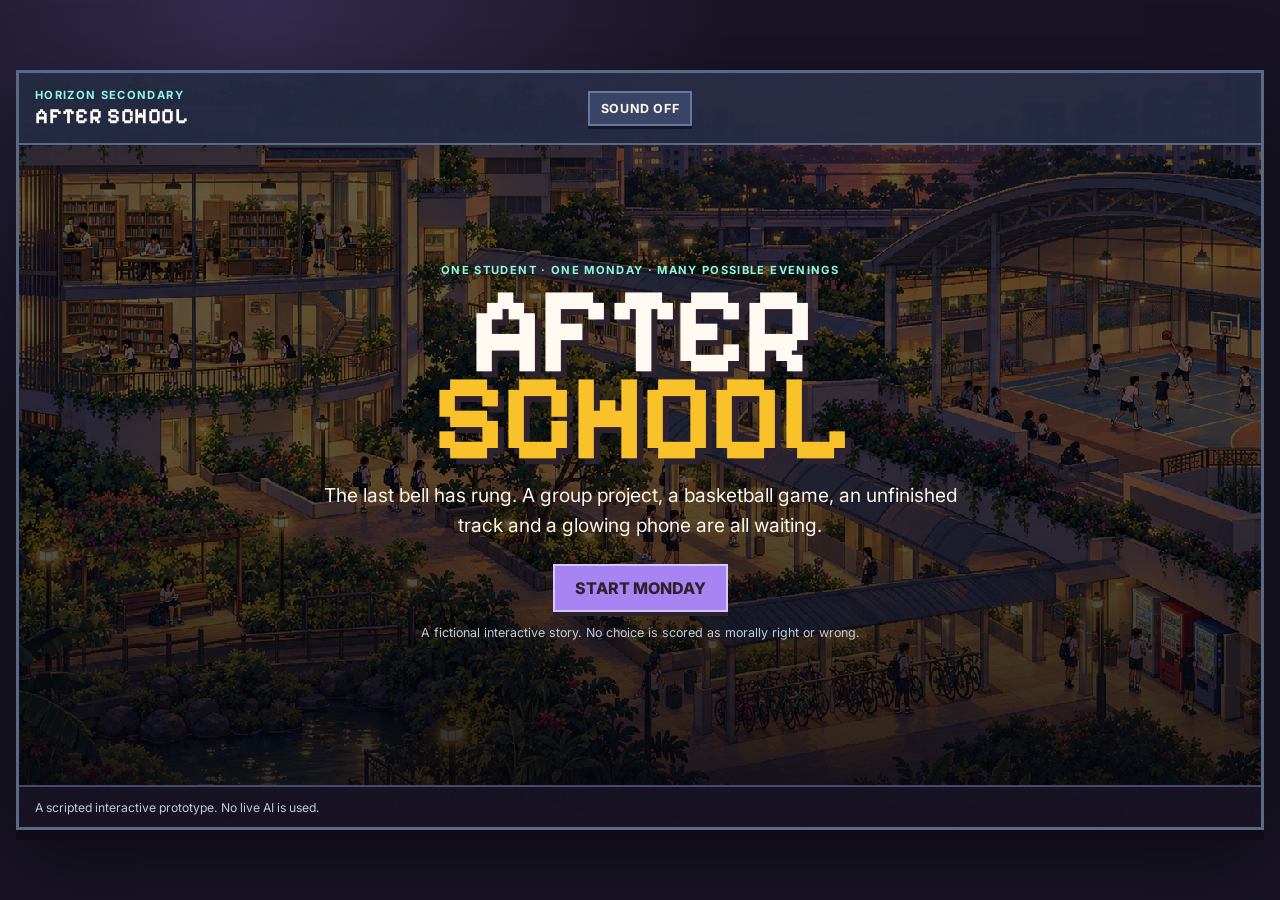
==== after-school/index.html @ 3adc3031 "Add new After School playable demo Add the new map-based interactive narrative as a separate after-s" ====
<!doctype html>
<html lang="en">
<head>
  <meta charset="utf-8">
  <meta name="viewport" content="width=device-width, initial-scale=1">
  <meta name="theme-color" content="#262b44">
  <meta name="description" content="AFTER SCHOOL — a cozy interactive story about one student, one afternoon, and the choices that fill it.">
  <title>AFTER SCHOOL</title>
  <link rel="preconnect" href="https://fonts.googleapis.com">
  <link rel="preconnect" href="https://fonts.gstatic.com" crossorigin>
  <link href="https://fonts.googleapis.com/css2?family=Inter:wght@400;500;600;700&family=Pixelify+Sans:wght@500;600;700&family=VT323&display=swap" rel="stylesheet">
  <link rel="stylesheet" href="styles.css">
</head>
<body>
  <main id="game" class="game-shell scene-title">
    <section class="game-stage" aria-live="polite">
      <div class="scene-art" aria-hidden="true"></div>

      <header class="topbar">
        <button class="brand" id="mapButton" type="button" aria-label="Return to campus map">
          <span class="micro">HORIZON SECONDARY</span>
          <strong>AFTER SCHOOL</strong>
        </button>

        <div class="time-block" id="timeBlock" hidden>
          <span>MONDAY</span>
          <strong id="clock">3:40 PM</strong>
        </div>

        <div class="top-actions">
          <button class="utility-button" id="journalButton" type="button" hidden>JOURNAL</button>
          <button class="utility-button" id="soundButton" type="button" aria-pressed="false">SOUND OFF</button>
        </div>
      </header>

      <section class="status-panel" id="statusPanel" hidden aria-label="Player status">
        <div class="status-item project"><span>PROJECT</span><div><i id="projectBar"></i></div><b id="projectValue">10</b></div>
        <div class="status-item connection"><span>CONNECTION</span><div><i id="connectionBar"></i></div><b id="connectionValue">50</b></div>
        <div class="status-item personal"><span>PERSONAL</span><div><i id="personalBar"></i></div><b id="personalValue">20</b></div>
      </section>

      <section id="screen" class="screen"></section>

      <footer class="stage-footer">
        <p id="taskLine">A scripted interactive prototype. No live AI is used.</p>
        <div id="toast" class="toast" role="status" aria-live="polite"></div>
      </footer>
    </section>
  </main>

  <dialog id="journalDialog" class="journal-dialog">
    <div class="dialog-head">
      <div><span class="micro">MONDAY'S TRACE</span><h2>Journal</h2></div>
      <button class="utility-button" id="closeJournal" type="button">CLOSE</button>
    </div>
    <div id="journalContent" class="journal-content"></div>
  </dialog>

  <dialog id="phoneDialog" class="phone-dialog">
    <div class="phone-shell">
      <div class="phone-head"><span>MESSAGES</span><strong id="phoneClock">3:40</strong></div>
      <div id="phoneContent" class="phone-content"></div>
      <button class="phone-home" id="closePhone" type="button" aria-label="Close phone"></button>
    </div>
  </dialog>

  <script src="content.js"></script>
  <script src="game.js"></script>
</body>
</html>
---- after-school/styles.css ----
:root {
  --plum: #2e222f;
  --night: #181425;
  --navy: #262b44;
  --slate: #3a4466;
  --cream: #ead4aa;
  --peach: #fdcbb0;
  --grey: #c0cbdc;
  --orange: #f57d4a;
  --gold: #f9c22b;
  --lavender: #a884f3;
  --mint: #8ff8e2;
  --blue: #4d9be6;
  --white: #fffaf1;
  font-family: "Inter", system-ui, sans-serif;
  color: var(--white);
  background: var(--night);
}

* { box-sizing: border-box; }
[hidden] { display: none !important; }
body { margin: 0; min-width: 320px; min-height: 100vh; background: var(--night); }
button { font: inherit; cursor: pointer; }
button:disabled { cursor: default; }

.game-shell {
  min-height: 100vh;
  display: grid;
  place-items: center;
  padding: 16px;
  background: radial-gradient(circle at 20% 0%, rgba(168,132,243,.2), transparent 35%), var(--night);
}

.game-stage {
  position: relative;
  width: min(1280px, 100%);
  min-height: min(760px, calc(100vh - 32px));
  overflow: hidden;
  border: 3px solid #596988;
  background: var(--navy);
  box-shadow: 0 10px 0 #0e0b16, 0 30px 80px rgba(0,0,0,.45);
}

.scene-art {
  position: absolute;
  inset: 0;
  background-image: linear-gradient(180deg, rgba(24,20,37,.08), rgba(24,20,37,.12) 52%, rgba(24,20,37,.72)), var(--scene-image);
  background-size: cover;
  background-position: center;
  image-rendering: pixelated;
  transition: filter .35s ease, transform .6s ease;
}

.scene-title { --scene-image: url("campus-map.png"); }
.scene-title .scene-art { filter: brightness(.42) saturate(.9); transform: scale(1.025); }
.scene-map { --scene-image: url("campus-map.png"); }
.scene-library { --scene-image: url("library.png"); }
.scene-court { --scene-image: url("basketball-court.png"); }
.scene-home { --scene-image: url("home.png"); }
.scene-classroom { --scene-image: url("classroom.png"); }
.scene-ending { --scene-image: url("campus-map.png"); }
.scene-ending .scene-art { filter: brightness(.34) saturate(.75) blur(2px); transform: scale(1.02); }

.topbar {
  position: relative;
  z-index: 5;
  display: grid;
  grid-template-columns: 1fr auto 1fr;
  align-items: center;
  min-height: 72px;
  padding: 10px 16px;
  background: rgba(38,43,68,.94);
  border-bottom: 2px solid #596988;
}

.brand { display: grid; gap: 1px; text-align: left; color: var(--white); border: 0; background: transparent; padding: 0; }
.brand:disabled { cursor: default; }
.brand strong, h1, h2, h3 { font-family: "Pixelify Sans", ui-monospace, monospace; }
.brand strong { font-size: clamp(1.05rem, 2vw, 1.35rem); letter-spacing: .03em; }
.micro { font-size: .7rem; letter-spacing: .12em; font-weight: 700; color: var(--mint); }
.time-block { display: flex; align-items: baseline; gap: 10px; font-family: "VT323", ui-monospace, monospace; }
.time-block span { color: var(--grey); font-size: 1.1rem; }
.time-block strong { color: var(--gold); font-size: 1.65rem; font-weight: 400; }
.top-actions { justify-self: end; display: flex; gap: 8px; }
.utility-button, .secondary-button {
  color: var(--white);
  background: var(--slate);
  border: 2px solid #66789b;
  box-shadow: 0 3px 0 var(--night);
  padding: 8px 11px;
  font-size: .78rem;
  font-weight: 700;
  letter-spacing: .05em;
}
.utility-button:hover, .secondary-button:hover { transform: translateY(-1px); background: #4a577d; }

.status-panel {
  position: absolute;
  z-index: 4;
  top: 86px;
  left: 16px;
  width: 210px;
  padding: 12px;
  background: rgba(38,43,68,.92);
  border: 2px solid #596988;
  box-shadow: 0 4px 0 rgba(24,20,37,.72);
}
.status-item { display: grid; grid-template-columns: 1fr 36px; gap: 4px 8px; align-items: center; margin-bottom: 9px; }
.status-item:last-child { margin: 0; }
.status-item span { font-size: .62rem; letter-spacing: .08em; color: var(--grey); }
.status-item b { grid-row: span 2; grid-column: 2; font-family: "VT323"; font-size: 1.35rem; font-weight: 400; text-align: right; }
.status-item div { height: 7px; background: var(--night); }
.status-item i { display: block; height: 100%; transition: width .45s ease; }
.status-item.project i, .project-fill { background: var(--lavender); }
.status-item.connection i, .connection-fill { background: var(--orange); }
.status-item.personal i, .personal-fill { background: var(--mint); }

.screen {
  position: relative;
  z-index: 2;
  min-height: calc(min(760px, 100vh - 32px) - 116px);
  display: grid;
  align-items: end;
  padding: clamp(18px, 4vw, 44px) clamp(16px, 4vw, 44px) 68px;
}

.title-screen { align-self: center; width: min(760px, 100%); margin: auto; text-align: center; padding: 34px; }
.title-screen h1 { margin: 10px 0 18px; font-size: clamp(4rem, 10vw, 7.6rem); line-height: .72; letter-spacing: -.03em; text-shadow: 6px 6px 0 var(--plum); }
.title-screen h1 span { color: var(--gold); }
.title-copy { max-width: 660px; margin: 0 auto 24px; font-size: clamp(1rem, 2vw, 1.2rem); color: #fff6e8; line-height: 1.55; }
.smallprint { color: var(--grey); font-size: .78rem; }
.button-row { display: flex; flex-wrap: wrap; gap: 10px; margin-top: 18px; }
.button-row.centered { justify-content: center; }
.primary-button {
  min-width: 170px;
  padding: 12px 20px;
  color: var(--plum);
  background: var(--lavender);
  border: 2px solid #d4c8ff;
  box-shadow: 0 4px 0 var(--plum);
  font-weight: 800;
}
.primary-button:hover, .primary-button:focus-visible { transform: translateY(-2px); background: #c8b6ff; }

.dialogue-panel {
  width: min(1040px, 100%);
  max-height: calc(100vh - 190px);
  overflow: auto;
  margin: 0 auto;
  display: grid;
  grid-template-columns: 112px 1fr;
  gap: 20px;
  padding: clamp(17px, 3vw, 26px);
  color: var(--plum);
  background: rgba(234,212,170,.97);
  border: 3px solid #694f62;
  box-shadow: 0 6px 0 var(--plum);
}
.portrait { aspect-ratio: 1; display: grid; place-items: center; align-self: start; background: var(--slate); color: var(--cream); border: 3px solid var(--plum); font-family: "Pixelify Sans"; font-size: 2rem; }
.dialogue-copy { min-width: 0; }
.location-label { display: block; color: #6b3e75; font-family: "VT323"; font-size: 1.25rem; }
.speaker { display: block; margin-top: 5px; color: #6b3e75; font-size: .72rem; letter-spacing: .1em; font-weight: 800; }
.dialogue-panel h2 { margin: 2px 0 10px; font-size: clamp(1.6rem, 4vw, 2.35rem); }
.dialogue-panel p { margin: 7px 0; line-height: 1.52; }
.choices { display: grid; grid-template-columns: repeat(auto-fit, minmax(210px, 1fr)); gap: 10px; margin-top: 17px; }
.choice-button {
  min-height: 74px;
  padding: 12px 14px;
  text-align: left;
  color: var(--plum);
  background: #fff0d1;
  border: 2px solid #694f62;
  box-shadow: 0 4px 0 var(--plum);
}
.choice-button span, .choice-button small { display: block; }
.choice-button span { font-weight: 700; }
.choice-button small { margin-top: 5px; color: #756173; line-height: 1.3; }
.choice-button:hover, .choice-button:focus-visible { transform: translateY(-2px); background: #ddd0ff; }
.choice-button:disabled { opacity: .48; transform: none; }
.message-stack { display: grid; grid-template-columns: 1fr 1fr; gap: 10px; margin: 15px 0; }
.message-stack article { padding: 12px; background: #202b48; color: #eef7ff; border-left: 5px solid var(--blue); }
.message-stack span { font: 1.08rem "VT323"; color: var(--mint); }
.message-stack p { margin: 3px 0 0; }
.response-card { margin-top: 18px; padding: 15px; color: var(--white); background: var(--navy); border-left: 6px solid var(--blue); }
.effect-line { display: flex; flex-wrap: wrap; gap: 8px; margin-top: 12px; }
.effect-line span { padding: 4px 8px; color: var(--plum); background: var(--mint); font: 1.05rem "VT323"; }

.map-screen { position: absolute; inset: 0; }
.map-heading {
  position: absolute;
  top: 22px;
  left: 50%;
  width: min(480px, calc(100% - 270px));
  transform: translateX(-50%);
  padding: 13px 18px;
  text-align: center;
  background: rgba(38,43,68,.9);
  border: 2px solid #596988;
}
.map-heading h2 { margin: 0; font-size: clamp(1.45rem, 3vw, 2.1rem); }
.map-heading p { margin: 3px 0 0; color: var(--grey); font-size: .82rem; }
.map-hotspot {
  position: absolute;
  display: grid;
  grid-template-columns: auto 1fr;
  gap: 0 9px;
  align-items: center;
  min-width: 156px;
  padding: 10px 12px;
  text-align: left;
  color: var(--plum);
  background: rgba(234,212,170,.96);
  border: 3px solid #694f62;
  box-shadow: 0 5px 0 var(--plum);
  animation: float 2.8s ease-in-out infinite;
}
.map-hotspot:hover:not(:disabled), .map-hotspot:focus-visible:not(:disabled) { transform: translateY(-4px); background: #fff0d1; }
.map-hotspot strong { font-family: "Pixelify Sans"; font-size: 1.05rem; }
.map-hotspot small { grid-column: 2; color: #6b3e75; font: .9rem "VT323"; }
.map-hotspot.complete, .map-hotspot.closed, .map-hotspot.quiet { opacity: .65; animation: none; }
.map-hotspot.complete { background: var(--mint); }
.map-hotspot.closed { filter: grayscale(.5); }
.map-icon { grid-row: span 2; display: grid; place-items: center; width: 32px; height: 32px; color: white; background: var(--slate); font: 1.4rem "VT323"; }
.library-spot { top: 26%; left: 23%; }
.court-spot { top: 23%; right: 15%; animation-delay: .5s; }
.phone-spot { bottom: 18%; left: 17%; animation-delay: 1s; }
.home-spot { bottom: 20%; right: 20%; animation-delay: 1.5s; }
@keyframes float { 50% { transform: translateY(-3px); } }
.map-actions { position: absolute; right: 0; bottom: 0; display: flex; gap: 8px; }

.stage-footer {
  position: absolute;
  z-index: 6;
  left: 0;
  right: 0;
  bottom: 0;
  min-height: 42px;
  display: flex;
  align-items: center;
  justify-content: space-between;
  padding: 7px 16px;
  background: rgba(24,20,37,.94);
  border-top: 2px solid #454b70;
}
.stage-footer p { margin: 0; color: var(--grey); font-size: .76rem; }
.toast { max-width: 420px; color: var(--mint); opacity: 0; transform: translateY(6px); transition: .2s ease; }
.toast.show { opacity: 1; transform: translateY(0); }

dialog { color: var(--white); }
dialog::backdrop { background: rgba(10,8,18,.72); backdrop-filter: blur(3px); }
.journal-dialog { width: min(720px, calc(100% - 28px)); max-height: calc(100vh - 36px); padding: 0; background: var(--navy); border: 3px solid #7082a7; box-shadow: 0 10px 0 var(--night); }
.dialog-head { position: sticky; top: 0; z-index: 2; display: flex; justify-content: space-between; align-items: center; padding: 14px 16px; background: var(--slate); border-bottom: 2px solid #7082a7; }
.dialog-head h2 { margin: 0; }
.journal-content { padding: 17px; }
.journal-content h3 { margin: 20px 0 10px; }
.journal-stats { display: grid; grid-template-columns: repeat(3,1fr); gap: 9px; }
.journal-stats div { padding: 12px; background: var(--slate); border-top: 4px solid var(--lavender); }
.journal-stats span { display: block; color: var(--grey); font-size: .68rem; }
.journal-stats strong { font: 2.2rem "VT323"; }
.journal-note { padding: 12px 14px; margin-bottom: 9px; color: var(--plum); background: var(--cream); border-left: 6px solid var(--blue); }
.journal-note span { color: #6b3e75; font: 1.02rem "VT323"; }
.journal-note p { margin: 4px 0 0; }
.empty { color: var(--grey); }

.phone-dialog { width: min(390px, calc(100% - 24px)); padding: 0; background: transparent; border: 0; }
.phone-shell { padding: 14px; background: var(--navy); border: 5px solid #0f0d19; border-radius: 28px; box-shadow: 0 14px 50px rgba(0,0,0,.55); }
.phone-head { display: flex; justify-content: space-between; padding: 6px 8px 13px; color: var(--mint); font: 1.15rem "VT323"; }
.phone-content { display: grid; gap: 10px; }
.phone-message { padding: 12px; color: var(--plum); background: var(--cream); border-left: 5px solid var(--blue); }
.phone-message span { font: 1rem "VT323"; color: #6b3e75; }
.phone-message p { margin: 3px 0 0; line-height: 1.4; }
.phone-message.feed { border-left-color: var(--orange); }
.phone-action { width: 100%; margin-top: 12px; padding: 12px; color: var(--plum); background: var(--lavender); border: 0; font-weight: 800; }
.phone-action:disabled { opacity: .5; }
.phone-home { display: block; width: 48px; height: 5px; margin: 15px auto 0; border: 0; border-radius: 4px; background: #8991aa; }

.ending-screen { align-self: center; width: min(1050px, 100%); margin: auto; display: grid; grid-template-columns: 1.4fr .8fr; gap: 18px; }
.ending-copy, .ending-summary { padding: clamp(20px, 4vw, 34px); background: rgba(38,43,68,.96); border: 3px solid #596988; box-shadow: 0 6px 0 var(--night); }
.ending-copy h1 { margin: 8px 0 18px; color: var(--gold); font-size: clamp(2.2rem, 5vw, 4.4rem); line-height: .95; }
.ending-copy p { font-size: 1.05rem; line-height: 1.62; }
.ending-copy blockquote { margin: 22px 0; padding-left: 15px; color: var(--mint); border-left: 5px solid var(--mint); }
.ending-summary { align-self: stretch; }
.ending-bar { display: grid; grid-template-columns: 90px 1fr 34px; gap: 8px; align-items: center; margin: 16px 0; }
.ending-bar span { color: var(--grey); font-size: .76rem; }
.ending-bar div { height: 12px; background: var(--night); }
.ending-bar i { display: block; height: 100%; }
.ending-bar b { font: 1.15rem "VT323"; }
.route-count { display: flex; align-items: baseline; gap: 10px; padding: 10px 0; border-top: 1px solid #596988; }
.route-count strong { color: var(--gold); font: 2rem "VT323"; }
.route-count span { color: var(--grey); }

@media (prefers-reduced-motion: reduce) {
  *, *::before, *::after { animation-duration: .01ms !important; transition-duration: .01ms !important; scroll-behavior: auto !important; }
}

@media (max-width: 820px) {
  .game-shell { padding: 0; }
  .game-stage { min-height: 100vh; border: 0; box-shadow: none; }
  .topbar { grid-template-columns: 1fr auto; }
  .time-block { grid-column: 1 / -1; grid-row: 2; justify-self: center; }
  .top-actions { grid-column: 2; grid-row: 1; }
  .screen { min-height: calc(100vh - 130px); padding: 16px 14px 70px; }
  .status-panel { top: 102px; left: 10px; width: 180px; }
  .dialogue-panel { grid-template-columns: 72px 1fr; gap: 12px; }
  .portrait { font-size: 1.35rem; }
  .map-heading { top: 12px; left: auto; right: 10px; transform: none; width: min(330px, calc(100% - 205px)); }
  .library-spot { top: 33%; left: 5%; }
  .court-spot { top: 31%; right: 5%; }
  .phone-spot { bottom: 21%; left: 5%; }
  .home-spot { bottom: 22%; right: 5%; }
  .ending-screen { grid-template-columns: 1fr; overflow: auto; max-height: calc(100vh - 180px); }
}

@media (max-width: 560px) {
  .brand .micro { display: none; }
  .brand strong { font-size: .9rem; }
  .utility-button { padding: 7px; font-size: .66rem; }
  .status-panel { position: relative; top: auto; left: auto; z-index: 4; width: 100%; display: grid; grid-template-columns: repeat(3, 1fr); border-width: 0 0 2px; box-shadow: none; }
  .status-item { margin: 0 5px; grid-template-columns: 1fr 26px; }
  .status-item span { font-size: .51rem; }
  .screen { min-height: calc(100vh - 188px); }
  .dialogue-panel { grid-template-columns: 1fr; max-height: calc(100vh - 225px); }
  .portrait { width: 58px; }
  .message-stack { grid-template-columns: 1fr; }
  .choices { grid-template-columns: 1fr; }
  .map-heading { top: 12px; left: 10px; right: 10px; width: auto; }
  .map-heading p { display: none; }
  .map-hotspot { min-width: 132px; padding: 8px; }
  .map-hotspot strong { font-size: .86rem; }
  .map-icon { width: 26px; height: 26px; }
  .library-spot { top: 27%; left: 4%; }
  .court-spot { top: 42%; right: 4%; }
  .phone-spot { bottom: 30%; left: 4%; }
  .home-spot { bottom: 17%; right: 4%; }
  .map-actions { left: 0; right: 0; justify-content: center; }
  .stage-footer { align-items: flex-start; }
  .stage-footer p { max-width: 70%; }
  .journal-stats { grid-template-columns: 1fr; }
}
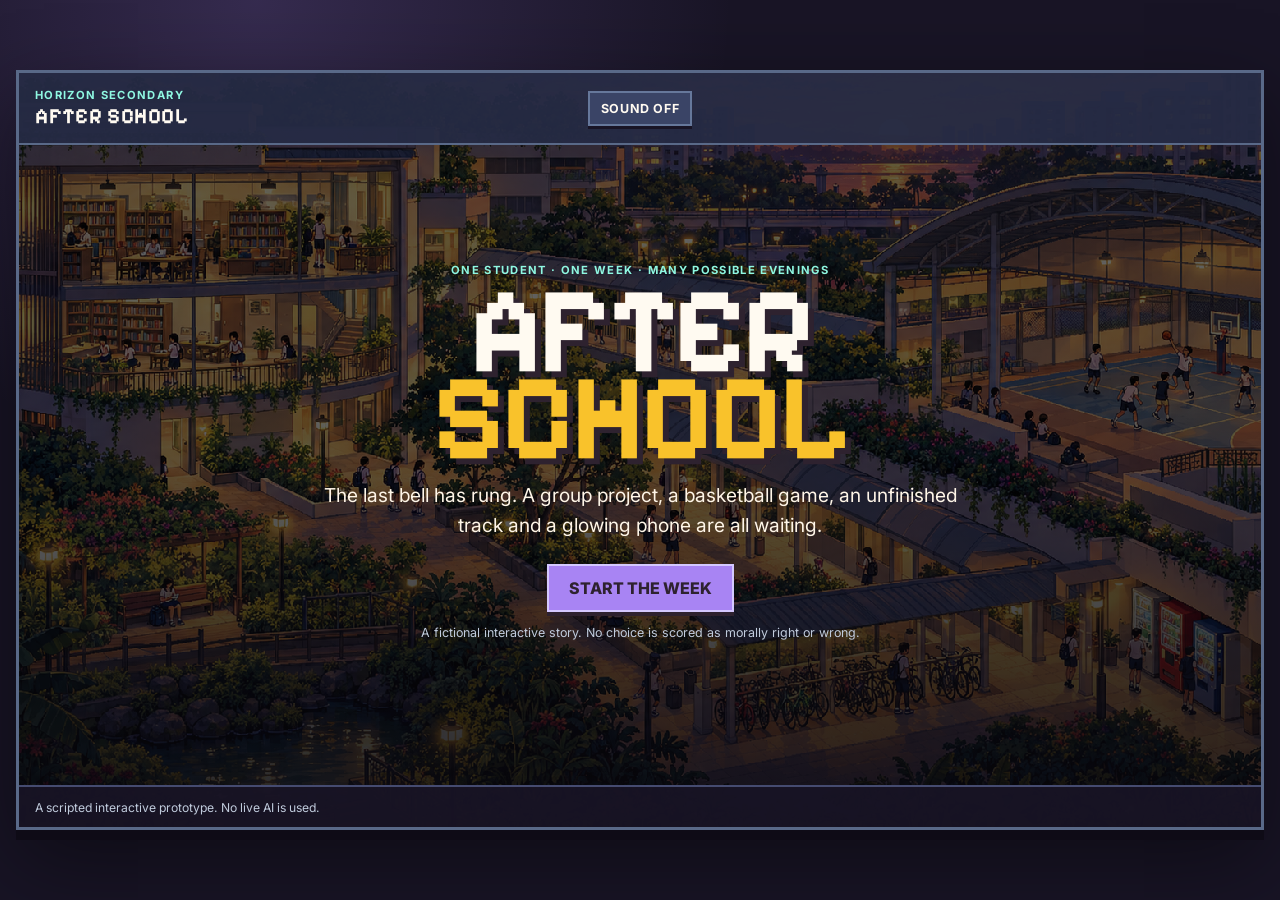
==== commit b911c32f: "Expand After School exploration and visual design" ====
--- a/after-school/index.html
+++ b/after-school/index.html
@@ -34,9 +34,15 @@
       </header>
 
       <section class="status-panel" id="statusPanel" hidden aria-label="Player status">
+        <button class="status-toggle" id="statusToggle" type="button" aria-expanded="true" aria-controls="statusMetrics">
+          <span>STATUS</span><b aria-hidden="true">−</b>
+        </button>
+        <div class="status-metrics" id="statusMetrics">
+        <div class="status-item energy"><span>ENERGY</span><div><i id="energyBar"></i></div><b id="energyValue">80</b></div>
         <div class="status-item project"><span>PROJECT</span><div><i id="projectBar"></i></div><b id="projectValue">10</b></div>
         <div class="status-item connection"><span>CONNECTION</span><div><i id="connectionBar"></i></div><b id="connectionValue">50</b></div>
         <div class="status-item personal"><span>PERSONAL</span><div><i id="personalBar"></i></div><b id="personalValue">20</b></div>
+        </div>
       </section>
 
       <section id="screen" class="screen"></section>
@@ -50,7 +56,7 @@
 
   <dialog id="journalDialog" class="journal-dialog">
     <div class="dialog-head">
-      <div><span class="micro">MONDAY'S TRACE</span><h2>Journal</h2></div>
+      <div><span class="micro">THIS WEEK'S TRACE</span><h2>Journal</h2></div>
       <button class="utility-button" id="closeJournal" type="button">CLOSE</button>
     </div>
     <div id="journalContent" class="journal-content"></div>
--- a/after-school/styles.css
+++ b/after-school/styles.css
@@ -54,6 +54,8 @@
 .scene-title { --scene-image: url("campus-map.png"); }
 .scene-title .scene-art { filter: brightness(.42) saturate(.9); transform: scale(1.025); }
 .scene-map { --scene-image: url("campus-map.png"); }
+.scene-transit { --scene-image: url("campus-map.png"); }
+.scene-canteen { --scene-image: url("classroom.png"); }
 .scene-library { --scene-image: url("library.png"); }
 .scene-court { --scene-image: url("basketball-court.png"); }
 .scene-home { --scene-image: url("home.png"); }
@@ -100,11 +102,17 @@
   top: 86px;
   left: 16px;
   width: 210px;
-  padding: 12px;
+  padding: 0;
   background: rgba(38,43,68,.92);
   border: 2px solid #596988;
   box-shadow: 0 4px 0 rgba(24,20,37,.72);
 }
+.status-toggle { width: 100%; display: flex; align-items: center; justify-content: space-between; padding: 8px 11px; color: var(--mint); background: var(--slate); border: 0; border-bottom: 2px solid #596988; font-size: .65rem; font-weight: 800; letter-spacing: .12em; }
+.status-toggle b { color: var(--gold); font: 1.2rem "VT323"; }
+.status-metrics { padding: 10px 12px 12px; }
+.status-panel.collapsed { width: 88px; }
+.status-panel.collapsed .status-toggle { border-bottom: 0; }
+.status-panel.collapsed .status-metrics { display: none; }
 .status-item { display: grid; grid-template-columns: 1fr 36px; gap: 4px 8px; align-items: center; margin-bottom: 9px; }
 .status-item:last-child { margin: 0; }
 .status-item span { font-size: .62rem; letter-spacing: .08em; color: var(--grey); }
@@ -114,6 +122,7 @@
 .status-item.project i, .project-fill { background: var(--lavender); }
 .status-item.connection i, .connection-fill { background: var(--orange); }
 .status-item.personal i, .personal-fill { background: var(--mint); }
+.status-item.energy i { background: var(--gold); }
 
 .screen {
   position: relative;
@@ -145,7 +154,9 @@
 .dialogue-panel {
   width: min(1040px, 100%);
   max-height: calc(100vh - 190px);
-  overflow: auto;
+  overflow-y: auto;
+  overscroll-behavior: contain;
+  scrollbar-gutter: stable;
   margin: 0 auto;
   display: grid;
   grid-template-columns: 112px 1fr;
@@ -157,6 +168,36 @@
   box-shadow: 0 6px 0 var(--plum);
 }
 .portrait { aspect-ratio: 1; display: grid; place-items: center; align-self: start; background: var(--slate); color: var(--cream); border: 3px solid var(--plum); font-family: "Pixelify Sans"; font-size: 2rem; }
+.day-portrait { padding: 10px 6px; color: var(--mint); background: linear-gradient(145deg, #343d61, #23283f); border-color: #6b3e75; box-shadow: inset 0 0 0 2px rgba(255,255,255,.06), 4px 4px 0 rgba(46,34,47,.25); font-size: clamp(.7rem, 1.2vw, .92rem); line-height: 1; letter-spacing: .07em; text-align: center; }
+.character-art { background-image: url("character-concepts.png") !important; background-size: 400% 200% !important; background-repeat: no-repeat !important; image-rendering: pixelated; }
+.character-art.portrait-player { background-position: 0 0 !important; }
+.character-art.portrait-maya { background-position: 33.333% 0 !important; }
+.character-art.portrait-jay { background-position: 66.667% 0 !important; }
+.character-art.portrait-teacher { background-position: 100% 0 !important; }
+.portrait.scene-logo { width: 148px; border-width: 4px; background-color: var(--night); background-image: url("activity-atlas.png"); background-size: 400% 400%; background-repeat: no-repeat; image-rendering: pixelated; box-shadow: 4px 4px 0 rgba(46,34,47,.35); }
+.dialogue-panel.has-scene-logo { grid-template-columns: 148px 1fr; }
+.atlas { background-image: url("activity-atlas.png") !important; background-size: 400% 400% !important; background-repeat: no-repeat !important; image-rendering: pixelated; }
+.portrait-player { background-position: 0 0 !important; }
+.portrait-maya { background-position: 33.333% 0 !important; }
+.portrait-jay { background-position: 66.667% 0 !important; }
+.portrait-teacher { background-position: 100% 0 !important; }
+.scene-hawker { background-position: 0 33.333% !important; }
+.scene-maya-discuss { background-position: 33.333% 33.333% !important; }
+.scene-court-action { background-position: 66.667% 33.333% !important; }
+.scene-cinema { background-position: 100% 33.333% !important; }
+.scene-mall { background-position: 0 66.667% !important; }
+.scene-library { background-position: 33.333% 66.667% !important; }
+.scene-mrt { background-position: 66.667% 66.667% !important; }
+.scene-family { background-position: 100% 66.667% !important; }
+.scene-music { background-position: 0 100% !important; }
+.scene-tuition { background-position: 33.333% 100% !important; }
+.scene-maya-slides { background-position: 66.667% 100% !important; }
+.scene-sleep { background-position: 100% 100% !important; }
+.scene-concepts { background-image: url("scene-concepts.png") !important; background-size: 200% 200% !important; background-repeat: no-repeat !important; image-rendering: pixelated; }
+.scene-concept-library { background-position: 0 0 !important; }
+.scene-concept-court { background-position: 100% 0 !important; }
+.scene-concept-hawker { background-position: 0 100% !important; }
+.scene-concept-cinema { background-position: 100% 100% !important; }
 .dialogue-copy { min-width: 0; }
 .location-label { display: block; color: #6b3e75; font-family: "VT323"; font-size: 1.25rem; }
 .speaker { display: block; margin-top: 5px; color: #6b3e75; font-size: .72rem; letter-spacing: .1em; font-weight: 800; }
@@ -181,11 +222,29 @@
 .message-stack article { padding: 12px; background: #202b48; color: #eef7ff; border-left: 5px solid var(--blue); }
 .message-stack span { font: 1.08rem "VT323"; color: var(--mint); }
 .message-stack p { margin: 3px 0 0; }
-.response-card { margin-top: 18px; padding: 15px; color: var(--white); background: var(--navy); border-left: 6px solid var(--blue); }
+.response-card { margin-top: 20px; padding: 22px; display: grid; grid-template-columns: minmax(0, 1fr) minmax(220px, 320px); gap: 12px 24px; align-items: start; color: var(--white); background: var(--navy); border-left: 6px solid var(--blue); }
+.response-card > p { grid-column: 1; margin-top: 2px; font-size: 1.02rem; }
+.response-card > .effect-line, .response-card > .button-row, .response-card > .primary-button { grid-column: 1; }
+.response-card > .effect-line { margin: 8px 0 10px; }
+.response-card > .button-row { margin: 4px 0 8px; }
+.response-card > .primary-button { justify-self: start; margin-top: 10px; }
+.choice-illustration { grid-column: 2; grid-row: 1 / span 5; width: 100%; max-width: 320px; aspect-ratio: 1; justify-self: end; margin: 0; border: 2px solid #7082a7; }
+.activity-result { align-self: center; width: min(760px, 100%); margin: auto; display: grid; grid-template-columns: minmax(280px, 360px) minmax(250px, 1fr); overflow: hidden; color: var(--plum); background: var(--cream); border: 3px solid #694f62; box-shadow: 0 7px 0 var(--plum); }
+.activity-illustration { width: 100%; max-width: 360px; aspect-ratio: 1; min-height: 0; border-right: 3px solid #694f62; background-color: var(--slate); }
+.activity-caption { align-self: center; padding: clamp(18px, 2.5vw, 28px); }
+.activity-caption h2 { margin: 4px 0 12px; font-size: clamp(1.7rem, 3vw, 2.5rem); }
+.activity-caption p { line-height: 1.55; }
+.metric-explainer { padding: 9px 11px; background: rgba(38,43,68,.1); border-left: 4px solid #6b3e75; font-size: .86rem; }
 .effect-line { display: flex; flex-wrap: wrap; gap: 8px; margin-top: 12px; }
 .effect-line span { padding: 4px 8px; color: var(--plum); background: var(--mint); font: 1.05rem "VT323"; }
 
 .map-screen { position: absolute; inset: 0; }
+.singapore-landmarks { position: absolute; inset: 0; pointer-events: none; }
+.singapore-landmarks span { position: absolute; padding: 3px 6px; color: var(--night); background: rgba(249,194,43,.86); border: 2px solid var(--plum); box-shadow: 2px 2px 0 var(--plum); font: .78rem "VT323"; transform: rotate(-2deg); }
+.singapore-landmarks span:nth-child(1) { left: 8%; top: 19%; }
+.singapore-landmarks span:nth-child(2) { left: 44%; top: 42%; transform: rotate(2deg); }
+.singapore-landmarks span:nth-child(3) { left: 9%; bottom: 12%; }
+.singapore-landmarks span:nth-child(4) { right: 8%; bottom: 13%; transform: rotate(2deg); }
 .map-heading {
   position: absolute;
   top: 22px;
@@ -218,12 +277,15 @@
 .map-hotspot strong { font-family: "Pixelify Sans"; font-size: 1.05rem; }
 .map-hotspot small { grid-column: 2; color: #6b3e75; font: .9rem "VT323"; }
 .map-hotspot.complete, .map-hotspot.closed, .map-hotspot.quiet { opacity: .65; animation: none; }
+.map-hotspot.visited { border-color: var(--mint); }
 .map-hotspot.complete { background: var(--mint); }
 .map-hotspot.closed { filter: grayscale(.5); }
+.map-hotspot.blocked { opacity: .55; animation: none; filter: grayscale(.35); }
 .map-icon { grid-row: span 2; display: grid; place-items: center; width: 32px; height: 32px; color: white; background: var(--slate); font: 1.4rem "VT323"; }
 .library-spot { top: 26%; left: 23%; }
 .court-spot { top: 23%; right: 15%; animation-delay: .5s; }
-.phone-spot { bottom: 18%; left: 17%; animation-delay: 1s; }
+.canteen-spot { top: 48%; left: 40%; animation-delay: .8s; }
+.transit-spot { bottom: 17%; left: 13%; animation-delay: 1s; }
 .home-spot { bottom: 20%; right: 20%; animation-delay: 1.5s; }
 @keyframes float { 50% { transform: translateY(-3px); } }
 .map-actions { position: absolute; right: 0; bottom: 0; display: flex; gap: 8px; }
@@ -267,9 +329,14 @@
 .phone-head { display: flex; justify-content: space-between; padding: 6px 8px 13px; color: var(--mint); font: 1.15rem "VT323"; }
 .phone-content { display: grid; gap: 10px; }
 .phone-message { padding: 12px; color: var(--plum); background: var(--cream); border-left: 5px solid var(--blue); }
+.phone-message.has-avatar { display: grid; grid-template-columns: 54px 1fr; gap: 10px; align-items: start; }
+.phone-avatar { width: 54px; aspect-ratio: 1; border: 2px solid #694f62; background-color: var(--slate); }
 .phone-message span { font: 1rem "VT323"; color: #6b3e75; }
 .phone-message p { margin: 3px 0 0; line-height: 1.4; }
 .phone-message.feed { border-left-color: var(--orange); }
+.phone-brief { margin: 0; padding: 9px 10px; color: var(--mint); background: var(--night); border-left: 4px solid var(--gold); font-size: .78rem; line-height: 1.35; }
+.phone-task { width: 100%; margin-top: 9px; padding: 8px; text-align: left; color: var(--plum); background: #fff0d1; border: 2px solid #694f62; font-size: .72rem; font-weight: 800; }
+.phone-task:disabled { opacity: .55; }
 .phone-action { width: 100%; margin-top: 12px; padding: 12px; color: var(--plum); background: var(--lavender); border: 0; font-weight: 800; }
 .phone-action:disabled { opacity: .5; }
 .phone-home { display: block; width: 48px; height: 5px; margin: 15px auto 0; border: 0; border-radius: 4px; background: #8991aa; }
@@ -302,26 +369,40 @@
   .screen { min-height: calc(100vh - 130px); padding: 16px 14px 70px; }
   .status-panel { top: 102px; left: 10px; width: 180px; }
   .dialogue-panel { grid-template-columns: 72px 1fr; gap: 12px; }
+  .dialogue-panel.has-scene-logo { grid-template-columns: 112px 1fr; }
+  .portrait.scene-logo { width: 112px; }
   .portrait { font-size: 1.35rem; }
   .map-heading { top: 12px; left: auto; right: 10px; transform: none; width: min(330px, calc(100% - 205px)); }
   .library-spot { top: 33%; left: 5%; }
   .court-spot { top: 31%; right: 5%; }
-  .phone-spot { bottom: 21%; left: 5%; }
+  .canteen-spot { top: 52%; left: 38%; }
+  .transit-spot { bottom: 21%; left: 5%; }
   .home-spot { bottom: 22%; right: 5%; }
   .ending-screen { grid-template-columns: 1fr; overflow: auto; max-height: calc(100vh - 180px); }
+  .activity-result { width: min(600px, 100%); grid-template-columns: 1fr; max-height: calc(100vh - 190px); overflow: auto; }
+  .activity-illustration { width: min(320px, 100%); min-height: 0; justify-self: center; border: 0; border-bottom: 3px solid #694f62; border-left: 3px solid #694f62; border-right: 3px solid #694f62; }
 }
 
 @media (max-width: 560px) {
   .brand .micro { display: none; }
   .brand strong { font-size: .9rem; }
   .utility-button { padding: 7px; font-size: .66rem; }
-  .status-panel { position: relative; top: auto; left: auto; z-index: 4; width: 100%; display: grid; grid-template-columns: repeat(3, 1fr); border-width: 0 0 2px; box-shadow: none; }
+  .status-panel { position: absolute; top: 102px; left: 8px; z-index: 8; width: min(210px, calc(100% - 16px)); border-width: 2px; box-shadow: 0 4px 0 rgba(24,20,37,.72); }
+  .status-panel.collapsed { width: 88px; }
   .status-item { margin: 0 5px; grid-template-columns: 1fr 26px; }
   .status-item span { font-size: .51rem; }
   .screen { min-height: calc(100vh - 188px); }
-  .dialogue-panel { grid-template-columns: 1fr; max-height: calc(100vh - 225px); }
+  .dialogue-panel, .dialogue-panel.has-scene-logo { grid-template-columns: 1fr; max-height: calc(100vh - 190px); }
   .portrait { width: 58px; }
+  .portrait.scene-logo { width: min(150px, 46vw); }
   .message-stack { grid-template-columns: 1fr; }
+  .response-card { grid-template-columns: 1fr; padding: 16px; }
+  .response-card > p, .response-card > .effect-line, .response-card > .button-row, .response-card > .primary-button, .choice-illustration { grid-column: 1; }
+  .choice-illustration { grid-row: 1; width: min(260px, 100%); justify-self: center; margin-bottom: 6px; }
+  .response-card > p { grid-row: 2; }
+  .response-card > .effect-line { grid-row: 3; }
+  .response-card > .button-row { grid-row: 4; }
+  .response-card > .primary-button { grid-row: 5; }
   .choices { grid-template-columns: 1fr; }
   .map-heading { top: 12px; left: 10px; right: 10px; width: auto; }
   .map-heading p { display: none; }
@@ -330,10 +411,12 @@
   .map-icon { width: 26px; height: 26px; }
   .library-spot { top: 27%; left: 4%; }
   .court-spot { top: 42%; right: 4%; }
-  .phone-spot { bottom: 30%; left: 4%; }
+  .canteen-spot { top: 55%; left: 35%; }
+  .transit-spot { bottom: 30%; left: 4%; }
   .home-spot { bottom: 17%; right: 4%; }
   .map-actions { left: 0; right: 0; justify-content: center; }
   .stage-footer { align-items: flex-start; }
   .stage-footer p { max-width: 70%; }
   .journal-stats { grid-template-columns: 1fr; }
-}
+  .activity-illustration { min-height: 0; }
+}
